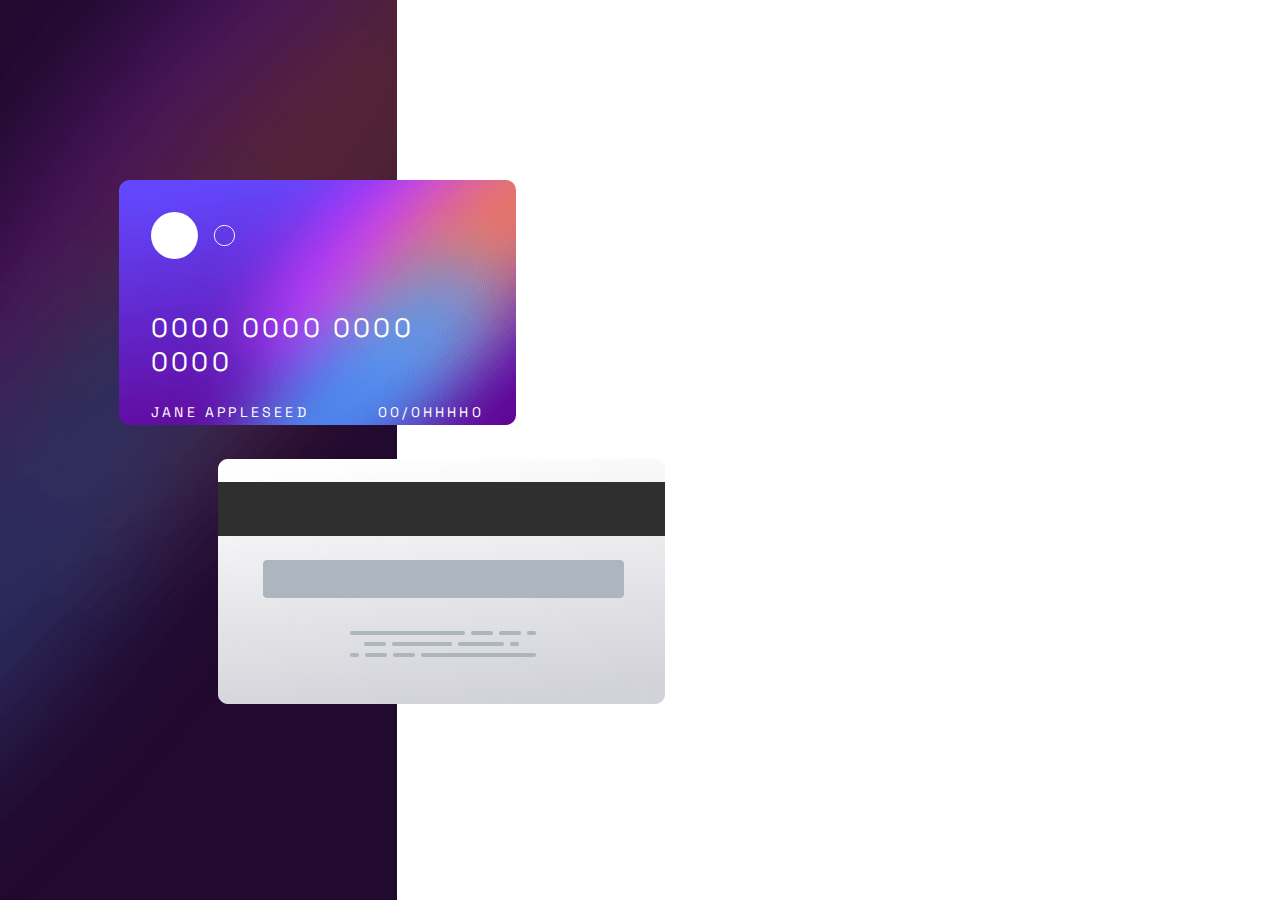
==== main/index.html @ 63804cd5 "Build and Style Website Main Section pt. 2" ====
<!DOCTYPE html>
<html lang="en">
<head>
    <!-- Website Data Info -->
    <meta charset="UTF-8">
    <meta name="viewport" content="width=device-width, initial-scale=1.0">
    <!-- CSS Link -->
    <link rel="stylesheet" href="style.css">
    <!-- Javascript Link -->
    <script src="script.js" defer></script>
    <!-- Fontstyle -->
    <link rel="preconnect" href="https://fonts.googleapis.com">
    <link rel="preconnect" href="https://fonts.gstatic.com" crossorigin>
    <link href="https://fonts.googleapis.com/css2?family=Space+Grotesk:wght@500&display=swap" rel="stylesheet">    
    <!-- Favicon -->
    <link rel="icon" type="image/png" sizes="32x32" href="../images/favicon-32x32.png">
    <!-- Website Title -->
    <title>Frontend Mentor | Credit Card</title>
</head>

<body>
    <header class="visually-hidden">
        <h1 class="visually-hidden">Frontend Mentor | Credit Card Validation</h1>
    </header>

    <main class="app">
        <section class="card__displayer">
            <h2 class="visually-hidden">Card Displayer Section</h2>
            <div class="card card_front">
                <div class="mb-500">
                    <img src="../images/card-logo.svg" alt="Credit Card Company Logo">
                </div>
                <div class="card__info">
                    <h3 id="cardNum" class="card__number mb-200">0000 0000 0000 0000</h3>
                    <p>
                        <span id="cardHolder">Jane Appleseed</span>
                        <span id="cardExpiry">00/0HHHH0</span>
                    </p>
                </div>
            </div>

            <div class="card card_back">
                <img src="../images/bg-card-back.png" alt="Display of Credit Card's Backside">
            </div>
        </section>
    </main>
</body>
</html>
---- main/style.css ----
:root {
    /* Color */
    --clr-violett-100: hsl(270, 3%, 87%);
    --clr-violett-200: hsl(279, 6%, 55%);
    --clr-violett-500: hsl(278, 94%, 30%);
    --clr-violett-900: hsl(278, 68%, 11%);
    --clr-white: hsl(0, 0%, 100%);
    --clr-red-500: hsl(0, 100%, 66%);
    --clr-blue-500: hsl(249, 99%, 64%);
    /* Font */
    --fs-100: 0.75rem;
    --fs-200: 0.8125rem;
    --fs-300: 0.875rem;
    --fs-400: 0.9375rem;
    --fs-500: 1rem;
    --fs-600: 1.125rem;
    --fs-700: 1.25rem;
    --fs-800: 1.5rem;
    --fs-900: 2rem;
    /* Margin */
    --mb-100: 1rem;
    --mb-200: 1.5rem;
    --mb-300: 2rem;
    --mb-400: 2.5rem;
    --mb-500: 3rem;
}

  /* Utility Class */

  .mb-100 {
    margin-bottom: var(--mb-100);
  }

  .mb-200 {
    margin-bottom: var(--mb-200);
  }

  .mb-300 {
    margin-bottom: var(--mb-300);
  }

  .mb-400 {
    margin-bottom: var(--mb-400);
  }

  .mb-500 {
    margin-bottom: var(--mb-500);
  }

* {
    margin: 0;
    padding: 0;
    box-sizing: border-box;
}

html {
    font-family: 'Space Grotesk', sans-serif;
    font-size: 16px;
}

body {
    min-width: 375px;
    max-height: 100vh;
}

.visually-hidden {
    width: 1px;
    height: 1px;
    position: absolute;
    border: 0;
    overflow: hidden;
}

.app {
    min-height: 100vh;
}

.card__displayer {
    width: 31%;
    min-height: 100vh;
    position: relative;
    background-image: url("../images/bg-main-desktop.png");
    background-size: cover;
    background-repeat: no-repeat;
}

.card {
    width: 100%;
    height: 15.3rem;
    position: absolute;
    font-size: var(--fs-300);
    letter-spacing: 0.2rem;
    text-transform: uppercase;
    color: var(--clr-white);
    border-radius: 0.625rem;
}

.card_front {
    padding: 2rem;
    left: 30%;
    top: 20%;;
    background-image: url("../images/bg-card-front.png");
    background-size: cover;
}

.card__number {
  font-size: 1.125rem;
  font-size: clamp(1.125rem, 0.9049295774647887rem + 0.9389671361502347vw, 1.75rem);
  font-weight: normal;
}

.card_front p {
  display: flex;
  justify-content: space-between;
}

.card_back {
  left: 55%;
  top: 51%;
}
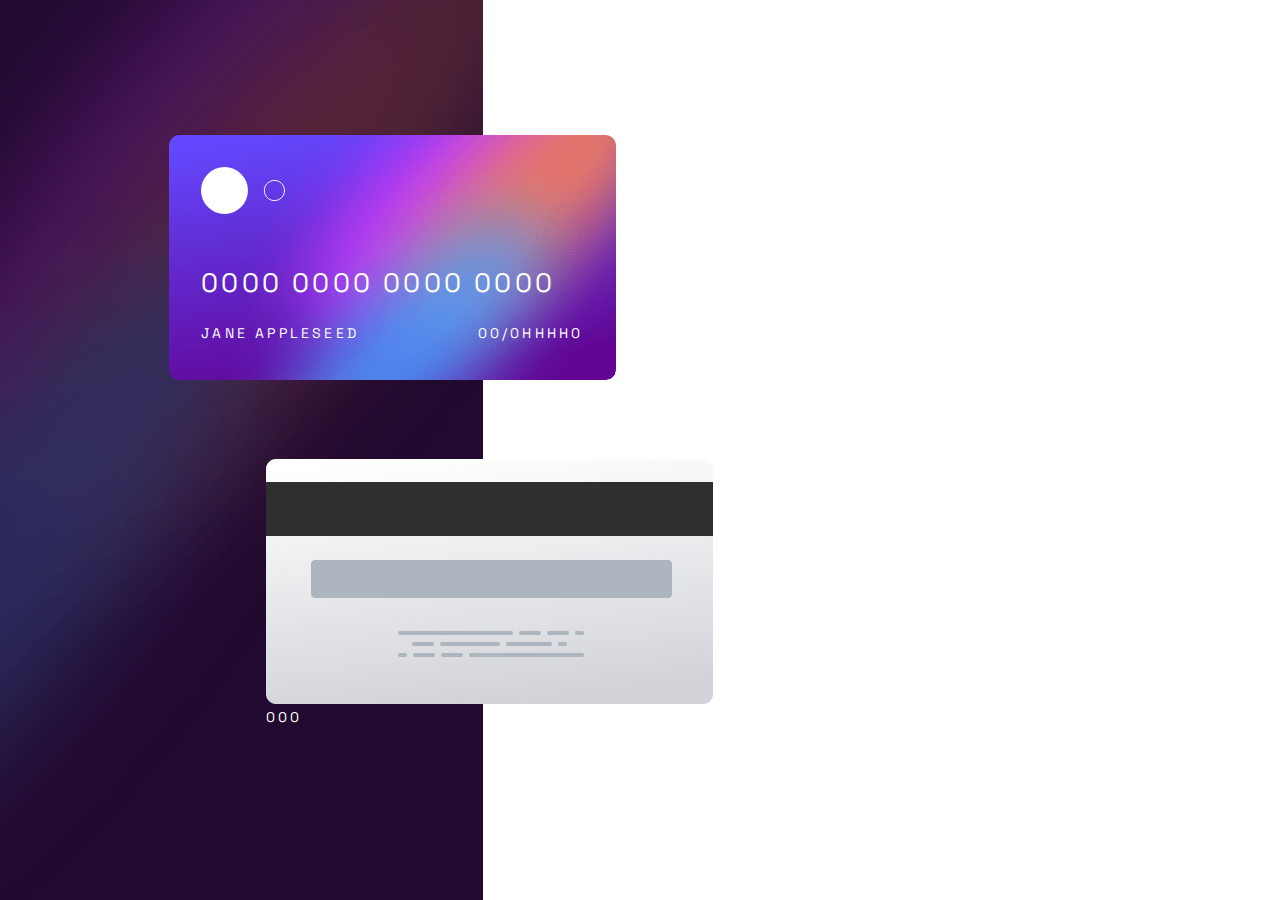
==== commit baa1da23: "Add CVC Number on the Backside of Credit Card" ====
--- a/main/index.html
+++ b/main/index.html
@@ -41,6 +41,7 @@
 
             <div class="card card_back">
                 <img src="../images/bg-card-back.png" alt="Display of Credit Card's Backside">
+                <span class="card__cvc" id="cardCVC">000</span>
             </div>
         </section>
     </main>
--- a/main/style.css
+++ b/main/style.css
@@ -59,8 +59,9 @@
 }
 
 body {
+    max-width: 1440px;
     min-width: 375px;
-    max-height: 100vh;
+    min-height: 100vh;
 }
 
 .visually-hidden {
@@ -76,7 +77,7 @@
 }
 
 .card__displayer {
-    width: 31%;
+    width: 30.2rem;
     min-height: 100vh;
     position: relative;
     background-image: url("../images/bg-main-desktop.png");
@@ -85,7 +86,7 @@
 }
 
 .card {
-    width: 100%;
+    width: 27.9rem;
     height: 15.3rem;
     position: absolute;
     font-size: var(--fs-300);
@@ -97,8 +98,8 @@
 
 .card_front {
     padding: 2rem;
-    left: 30%;
-    top: 20%;;
+    left: 35%;
+    top: 15%;;
     background-image: url("../images/bg-card-front.png");
     background-size: cover;
 }
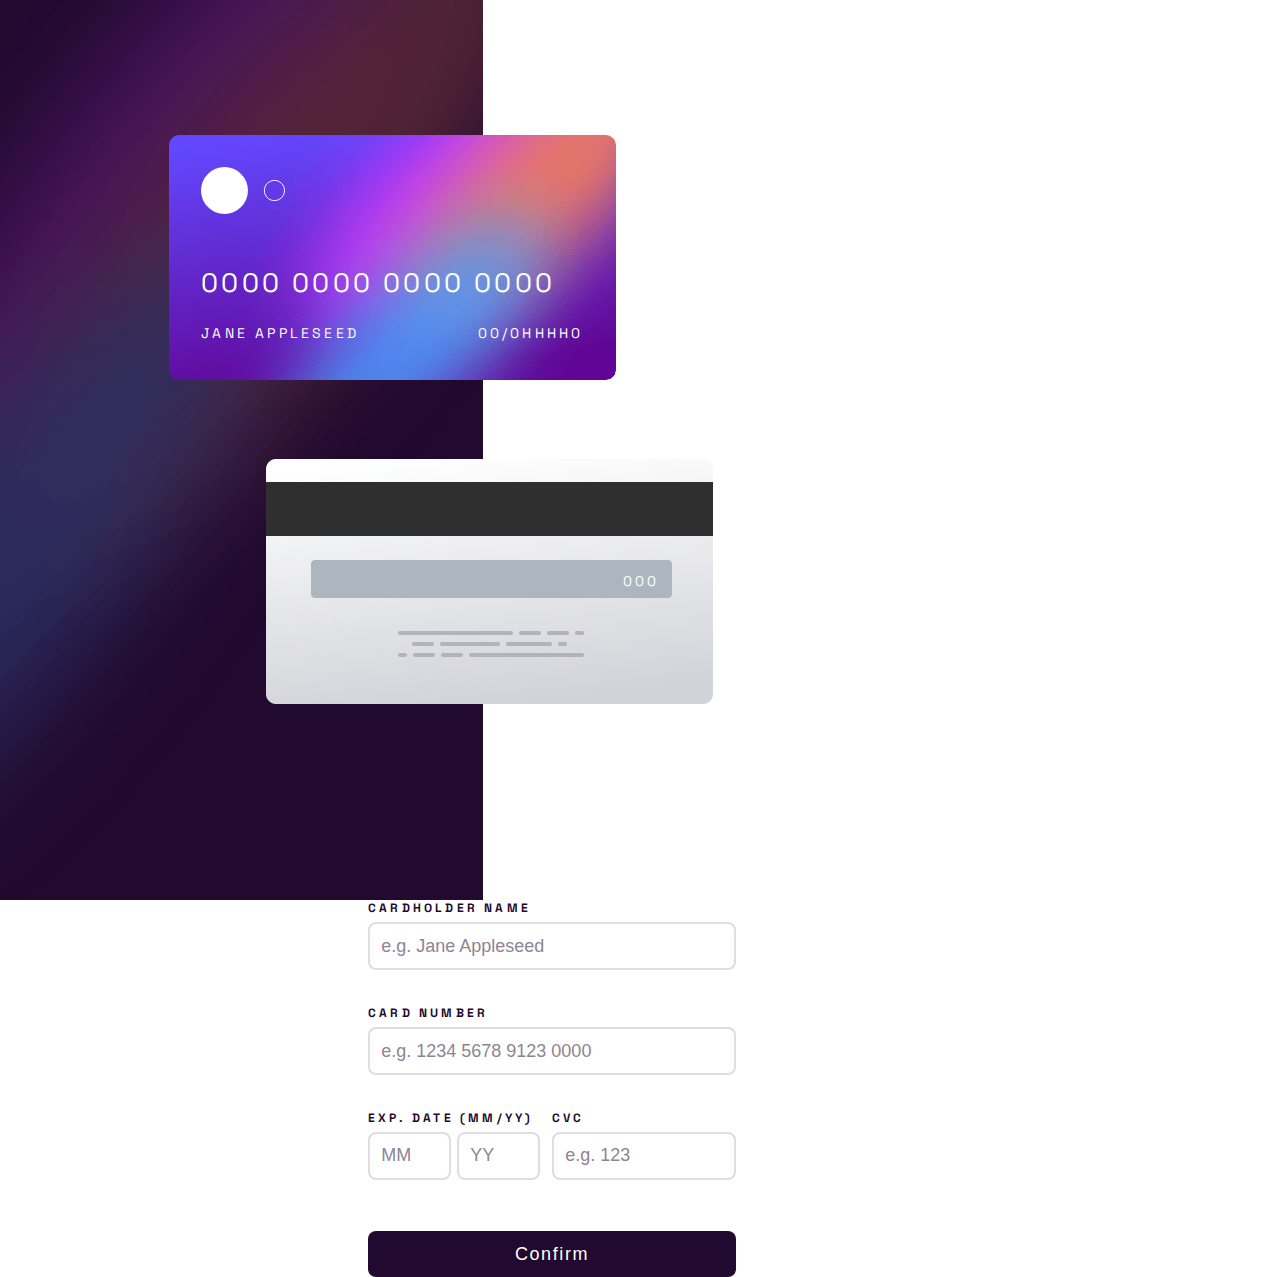
==== commit 86e25d89: "Build and Style Form Section of the Website" ====
--- a/main/index.html
+++ b/main/index.html
@@ -44,6 +44,34 @@
                 <span class="card__cvc" id="cardCVC">000</span>
             </div>
         </section>
+        <form class="form">
+            <fieldset class="inputs__container">
+                <div class="input__area">
+                    <label for="in-holderName">Cardholder Name</label>
+                    <input type="text" id="in-holderName" name="Cardholder Name" placeholder="e.g. Jane Appleseed">
+                    <small class="error-message">Wrong format, texts only</small>
+                </div>
+                <div class="input__area">
+                    <label for="in-cardNumber">Card Number</label>
+                    <input type="text" id="in-cardNumber" name="Card Number" placeholder="e.g. 1234 5678 9123 0000">
+                    <small class="error-message">Wrong format, numbers only</small>
+                </div>
+                <div class="input__area_group mb-100">
+                    <div class="input__area">
+                        <label for="in-cardExpiryMonth">Exp. Date (MM/YY)</label>
+                        <input type="number" id="in-cardExpiryMonth" name="Month" min="0" max="12" placeholder="MM">
+                        <input type="number" id="in-cardExpiryYear" name="Year" min="22" max="99" placeholder="YY">
+                        <small class="error-message">Can't be blank</small>
+                    </div>
+                    <div class="input__area">
+                        <label for="in-cardCVC">CVC</label>
+                        <input type="number" id="in-cardCVC" name="cvc" placeholder="e.g. 123">
+                        <small class="error-message">Can't be blank</small>
+                    </div>
+                </div>
+                <button type="submit" class="btn btn-submit">Confirm</button>
+            </fieldset>
+        </form>
     </main>
 </body>
 </html>--- a/main/style.css
+++ b/main/style.css
@@ -118,4 +118,102 @@
 .card_back {
   left: 55%;
   top: 51%;
+}
+
+.card__cvc {
+  position: absolute;
+  top: 46%;
+  left: 80%;
+}
+
+.form {
+  width: 70%;
+  padding-right: 10rem;
+  display: flex;
+  justify-content: flex-end;
+  align-items: center;
+  font-size: var(--fs-100);
+  text-transform: uppercase;
+  letter-spacing: 0.2rem;
+  color: var(--clr-violett-900);
+}
+
+.inputs__container {
+  width: 50%;
+  border: 0;
+}
+
+.input__area {
+  padding-bottom: 2.2rem;
+  position: relative;
+}
+
+.input__area label {
+  display: block;
+  margin-bottom: 0.4rem;
+  font-weight: bold;
+}
+
+.input__area input {
+  width: 100%;
+  padding: 0.7rem;
+  position: relative;
+  display: inline-block;
+  font-size: var(--fs-600);
+  border: 2px solid var(--clr-violett-100);
+  border-radius: 0.5rem;
+}
+
+.input__area input::placeholder {
+  color: var(--clr-violett-200);
+}
+
+.input__area_group {
+  display: grid;
+  grid-template-columns: 1fr 1fr;
+}
+
+input[name="Month"], input[name="Year"] {
+  width: 45%;
+}
+
+input[type="number"]::-webkit-inner-spin-button {
+  appearance: none;
+}
+
+.error-message {
+  width: 100%;
+  position: absolute;
+  left: 0;
+  bottom: 15%;
+  font-size: var(--fs-100);
+  font-weight: bold;
+  text-transform: none;
+  letter-spacing: 0;
+  color: var(--clr-red-500);
+  visibility:hidden;
+}
+
+.input__area.error .error-message {
+  visibility: visible;
+}
+
+.input__area.error input {
+  border: 2px solid var(--clr-red-500);
+}
+
+.btn {
+  display: block;
+  font-size: var(--fs-600);
+  letter-spacing: 0.1rem;
+  border: 0;
+  border-radius: 0.5rem;
+  cursor: pointer;
+}
+
+.btn-submit {
+  width: 100%;
+  padding: 0.8rem;
+  color: var(--clr-white);
+  background-color: var(--clr-violett-900);
 }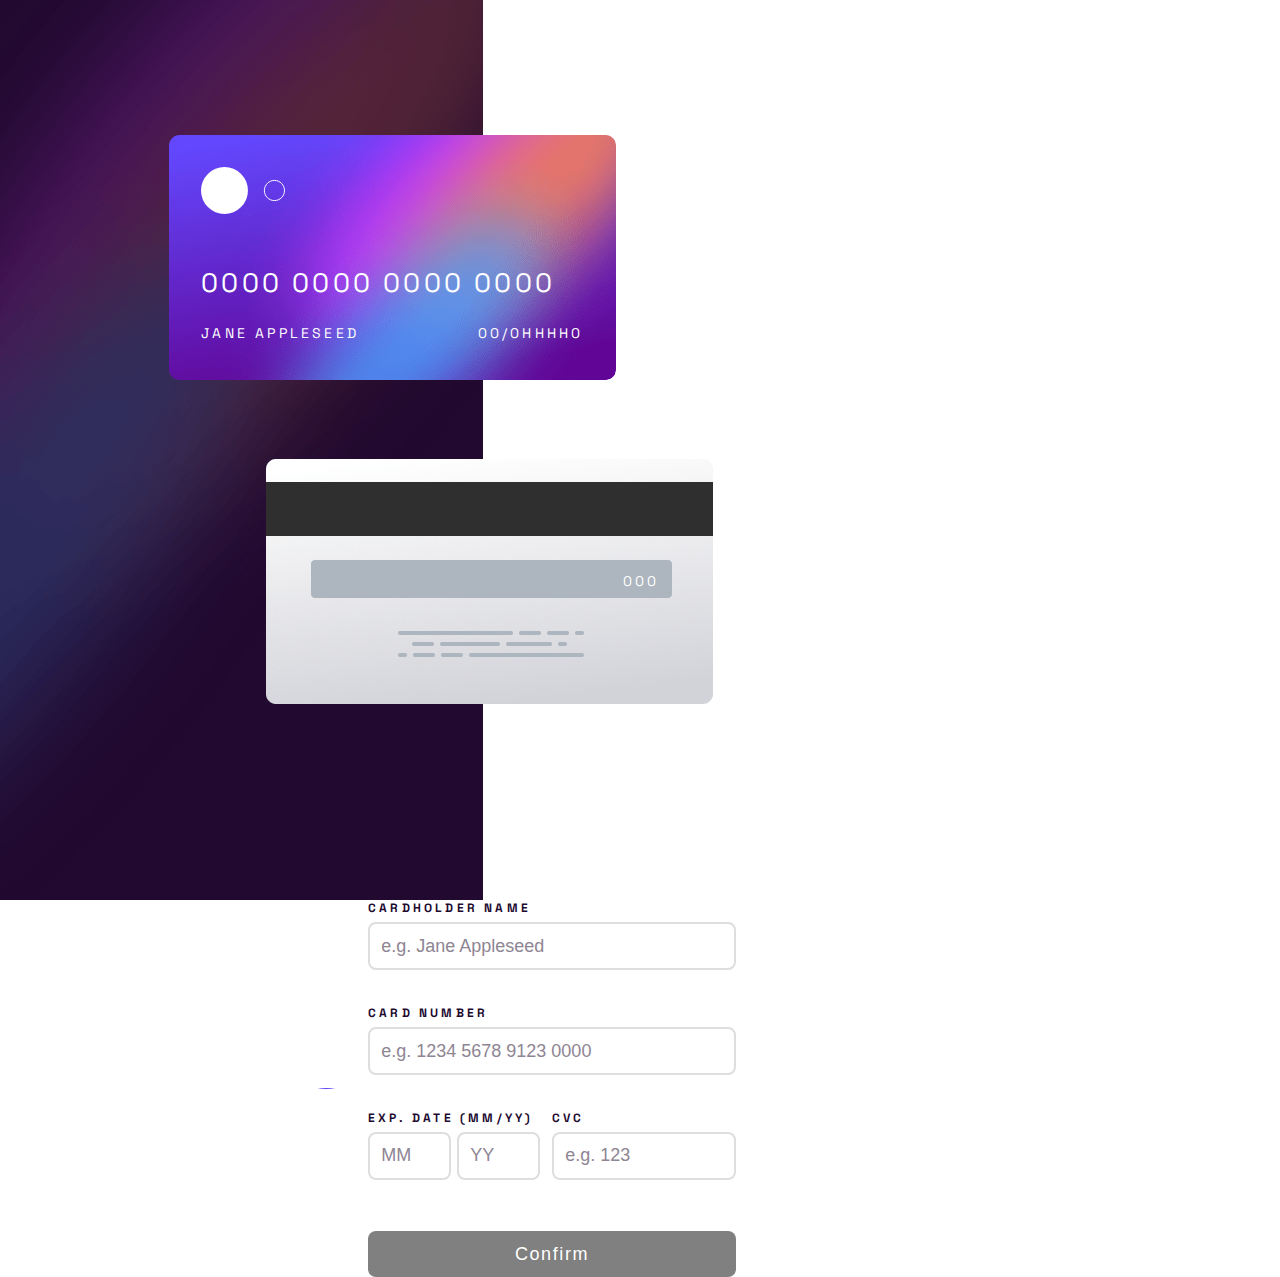
==== commit c62ff2e1: "Build and Style Thankyou Section after Submission" ====
--- a/main/index.html
+++ b/main/index.html
@@ -34,7 +34,9 @@
                     <h3 id="cardNum" class="card__number mb-200">0000 0000 0000 0000</h3>
                     <p>
                         <span id="cardHolder">Jane Appleseed</span>
-                        <span id="cardExpiry">00/0HHHH0</span>
+                        <span>
+                            <span id="cardExpiryMonth">00</span>/<span id="cardExpiryYear">0HHHH0</span>
+                        </span>
                     </p>
                 </div>
             </div>
@@ -44,7 +46,7 @@
                 <span class="card__cvc" id="cardCVC">000</span>
             </div>
         </section>
-        <form class="form">
+        <form id="confirmationForm" class="form">
             <fieldset class="inputs__container">
                 <div class="input__area">
                     <label for="in-holderName">Cardholder Name</label>
@@ -53,24 +55,30 @@
                 </div>
                 <div class="input__area">
                     <label for="in-cardNumber">Card Number</label>
-                    <input type="text" id="in-cardNumber" name="Card Number" placeholder="e.g. 1234 5678 9123 0000">
+                    <input type="text" id="in-cardNumber" name="Card Number" placeholder="e.g. 1234 5678 9123 0000" maxlength="19">
                     <small class="error-message">Wrong format, numbers only</small>
                 </div>
                 <div class="input__area_group mb-100">
                     <div class="input__area">
                         <label for="in-cardExpiryMonth">Exp. Date (MM/YY)</label>
-                        <input type="number" id="in-cardExpiryMonth" name="Month" min="0" max="12" placeholder="MM">
-                        <input type="number" id="in-cardExpiryYear" name="Year" min="22" max="99" placeholder="YY">
+                        <input type="text" id="in-cardExpiryMonth" name="Month" placeholder="MM" maxlength="2">
+                        <input type="text" id="in-cardExpiryYear" name="Year" placeholder="YY" maxlength="2">
                         <small class="error-message">Can't be blank</small>
                     </div>
                     <div class="input__area">
                         <label for="in-cardCVC">CVC</label>
-                        <input type="number" id="in-cardCVC" name="cvc" placeholder="e.g. 123">
+                        <input type="text" id="in-cardCVC" name="cvc" placeholder="e.g. 123" maxlength="3">
                         <small class="error-message">Can't be blank</small>
                     </div>
                 </div>
-                <button type="submit" class="btn btn-submit">Confirm</button>
+                <button id="submitBtn" type="submit" class="btn btn-submit" disabled>Confirm</button>
             </fieldset>
+            <section id="id-thankyouContainer" class="thankyou__section visually-hidden">
+                <img src="../images/icon-complete.svg" alt="icon checklist" class="mb-200">
+                <h2 class="mb-100">Thank You!</h2>
+                <p class="mb-300">We've added your card details</p>
+                <button type="submit" class="btn btn-submit">Continue</button>
+            </section>
         </form>
     </main>
 </body>
--- a/main/style.css
+++ b/main/style.css
@@ -143,6 +143,12 @@
   border: 0;
 }
 
+.thankyou__section {
+  width: 40%;
+  text-align: center;
+  transform: translateX(-30%);
+}
+
 .input__area {
   padding-bottom: 2.2rem;
   position: relative;
@@ -216,4 +222,8 @@
   padding: 0.8rem;
   color: var(--clr-white);
   background-color: var(--clr-violett-900);
+}
+
+.btn-submit:disabled {
+  background: grey;
 }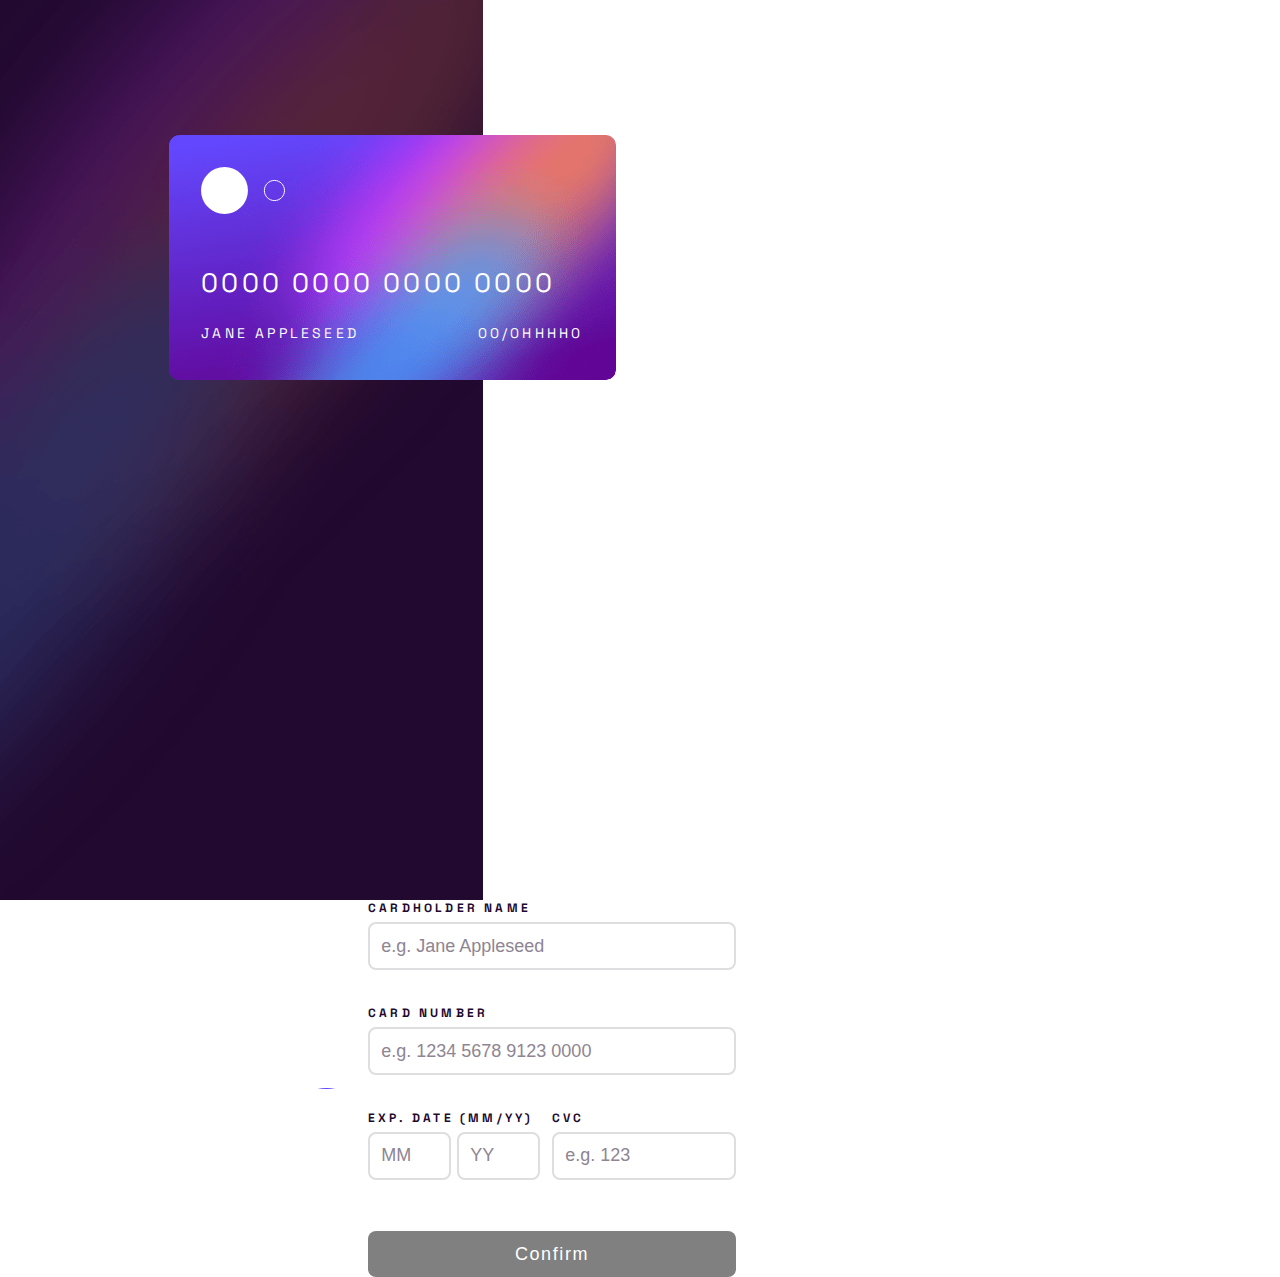
==== commit 331059ec: "Add EventListener "Submit" to Form Section" ====
--- a/main/index.html
+++ b/main/index.html
@@ -42,12 +42,11 @@
             </div>
 
             <div class="card card_back">
-                <img src="../images/bg-card-back.png" alt="Display of Credit Card's Backside">
                 <span class="card__cvc" id="cardCVC">000</span>
             </div>
         </section>
         <form id="confirmationForm" class="form">
-            <fieldset class="inputs__container">
+            <fieldset id="id-inputsContainer" class="inputs__container">
                 <div class="input__area">
                     <label for="in-holderName">Cardholder Name</label>
                     <input type="text" id="in-holderName" name="Cardholder Name" placeholder="e.g. Jane Appleseed">
